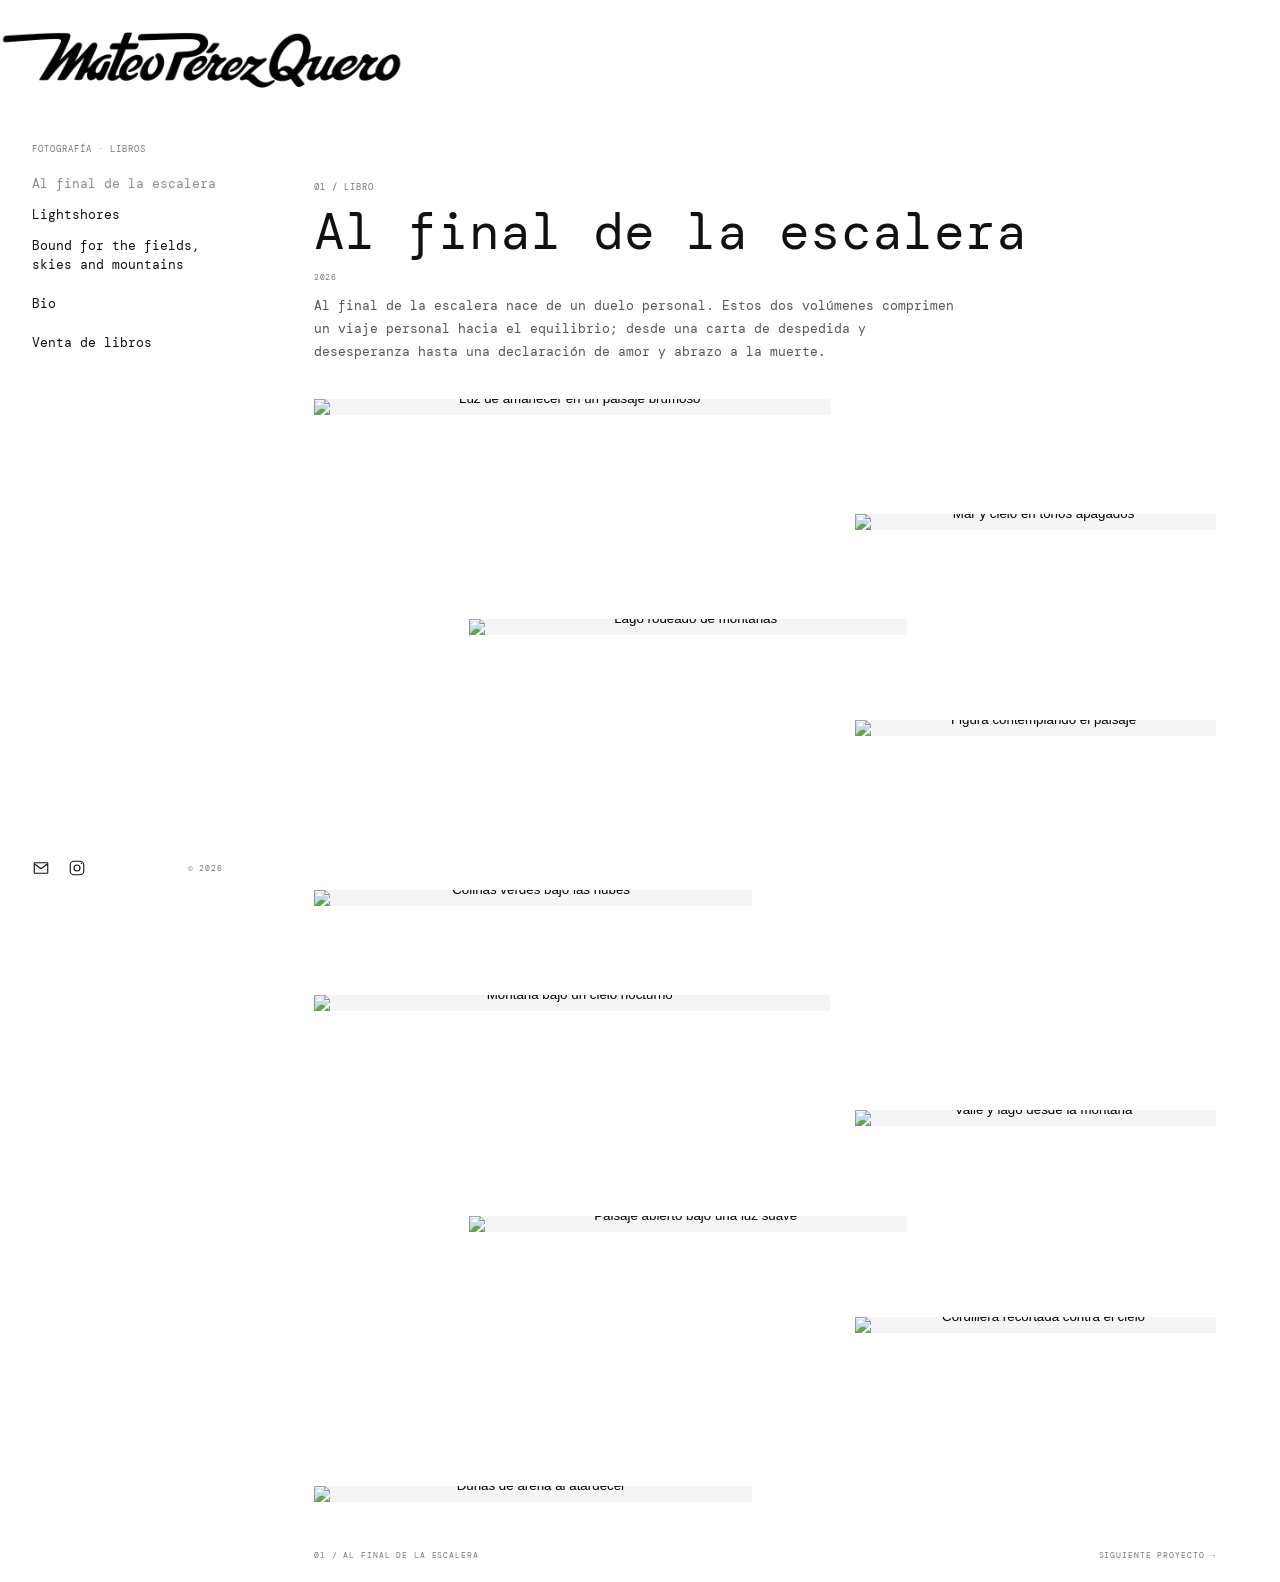
==== index.html @ be3aaae0 "Publico la web de Mateo" ====
<!doctype html><html lang="es"><head><meta charset="utf-8"><meta name="viewport" content="width=device-width, initial-scale=1"><meta name="theme-color" content="#fff"><title>Al final de la escalera — Mateo Pérez Quero</title><link rel="preconnect" href="https://images.unsplash.com"><link rel="preconnect" href="https://fonts.googleapis.com"><link rel="preconnect" href="https://fonts.gstatic.com" crossorigin><link href="https://fonts.googleapis.com/css2?family=DM+Mono:wght@400;500&family=DM+Sans:wght@400;500;600;700&display=swap" rel="stylesheet"><link rel="stylesheet" href="styles.css"></head><body>
<header class="top-brand"><a href="index.html" aria-label="Libro uno"><img src="logo-mateo-perez-quero.png" alt="Mateo Pérez Quero"></a></header>
<aside class="sidebar"><a href="index.html" class="logo-link" aria-label="Libro uno"><img class="logo" src="logo-mateo-perez-quero.png" alt="Mateo Pérez Quero"></a><p class="side-label">Fotografía · Libros</p><nav class="main-nav" aria-label="Secciones"><a class="nav-link active" href="index.html">Al final de la escalera</a><a class="nav-link" href="libro-2.html">Lightshores</a><a class="nav-link" href="zine.html">Bound for the fields, skies and mountains</a><a class="nav-link secondary" href="bio.html">Bio</a><a class="nav-link secondary" href="venta.html">Venta de libros</a></nav><div class="sidebar-bottom"><a href="mailto:correo@ejemplo.com" aria-label="Enviar correo" title="Correo"><svg viewBox="0 0 24 24" aria-hidden="true"><rect x="3" y="5" width="18" height="14" rx="1"/><path d="m4 7 8 6 8-6"/></svg></a><a href="https://instagram.com/" aria-label="Instagram" title="Instagram"><svg viewBox="0 0 24 24" aria-hidden="true"><rect x="3" y="3" width="18" height="18" rx="5"/><circle cx="12" cy="12" r="4"/><circle class="fill" cx="18" cy="6" r="1"/></svg></a><span>© <span id="year"></span></span></div></aside>
<main class="content"><div class="mobile-brand"><img src="logo-mateo-perez-quero.png" alt="Mateo Pérez Quero"><span>Fotografía · Libros</span></div><section class="project-page" data-project="libro-1"><header class="project-head"><p class="kicker">01 / Libro</p><h1>Al final de la escalera</h1><p class="project-note">2026</p><p class="project-description">Al final de la escalera nace de un duelo personal. Estos dos volúmenes comprimen un viaje personal hacia el equilibrio; desde una carta de despedida y desesperanza hasta una declaración de amor y abrazo a la muerte.</p></header><div class="masonry" id="project-gallery"></div></section><footer class="page-footer"><span>01 / Al final de la escalera</span><a href="libro-2.html">Siguiente proyecto →</a></footer></main>
<dialog class="lightbox" aria-label="Fotografía ampliada"><button class="lightbox-close" aria-label="Cerrar imagen">×</button><button class="lightbox-prev" aria-label="Fotografía anterior">←</button><figure><img alt=""><figcaption></figcaption></figure><button class="lightbox-next" aria-label="Fotografía siguiente">→</button><span class="lightbox-count"></span></dialog><script src="script.js"></script></body></html>
---- styles.css ----
:root{--ink:#111;--muted:#777;--line:#e9e9e9;--sans:'DM Mono',monospace;--serif:'Libre Baskerville',Georgia,serif}*{box-sizing:border-box}html{scroll-behavior:smooth}body{margin:0;background:#fff;color:var(--ink);font:12px var(--sans);-webkit-font-smoothing:antialiased}a{color:inherit;text-decoration:none}.sidebar{position:fixed;inset:0 auto 0 0;width:250px;padding:36px 27px 23px 32px;display:flex;flex-direction:column;background:#fff;z-index:5}.logo-link{display:block;width:100%;margin:0 0 27px}.logo{display:block;width:100%;height:auto}.side-label,.kicker,.project-note,.sidebar-bottom,.photo-index,.page-footer,.bio-portrait>span,.product>p,.shop-note{font-size:9px;text-transform:uppercase;letter-spacing:.11em;color:var(--muted)}.side-label{margin:0 0 20px}.main-nav{display:flex;flex-direction:column;gap:13px}.nav-link{display:block;font:400 13px/1.4 var(--sans);transition:opacity .2s;width:max-content}.nav-link:hover,.nav-link.active{opacity:.48}.nav-link.secondary{margin-top:8px;font:400 13px/1.4 var(--sans)}.sidebar-bottom{display:flex;align-items:center;gap:18px;margin-top:auto;font-size:8px}.sidebar-bottom span{margin-left:auto}.sidebar-bottom a{display:flex;width:18px;height:18px;color:#111}.sidebar-bottom svg{width:100%;height:100%;fill:none;stroke:currentColor;stroke-width:1.5;stroke-linecap:round;stroke-linejoin:round}.sidebar-bottom svg .fill{fill:currentColor;stroke:none}.content{margin-left:250px;max-width:1700px;padding:0 clamp(34px,5vw,88px)}.mobile-brand{display:none}.project-page,.shop-page{padding-top:57px}.project-head{margin:0 0 30px}.kicker{margin:0 0 11px}.project-head h1,.home-intro h1,.bio-copy h1{font:400 clamp(32px,4vw,52px)/1.1 var(--sans);letter-spacing:0;margin:0}.project-head h1 em,.home-intro h1 em,.bio-copy h1 em{font-weight:400}.project-note{margin:12px 0 0;font-size:8px;letter-spacing:.08em}.masonry{display:grid;grid-template-columns:repeat(12,minmax(0,1fr));align-items:start;column-gap:clamp(12px,2vw,32px);row-gap:clamp(45px,7vw,100px);padding:5px 0 30px}.photo{position:relative;display:block;padding:0;border:0;background:#f5f5f5;overflow:hidden;cursor:zoom-in;grid-column:span 6;line-height:0}.photo img{display:block;width:100%;height:auto;max-height:82vh;object-fit:cover;transition:transform .8s cubic-bezier(.2,.7,.2,1)}.photo:hover img{transform:scale(1.02)}.photo:nth-child(5n+1){grid-column:1/span 7}.photo:nth-child(5n+2){grid-column:8/span 5;margin-top:clamp(65px,9vw,135px)}.photo:nth-child(5n+3){grid-column:3/span 6}.photo:nth-child(5n+4){grid-column:8/span 5;margin-top:-5px}.photo:nth-child(5n){grid-column:1/span 6;margin-top:clamp(35px,5vw,75px)}.photo-index{position:absolute;bottom:10px;right:11px;color:#fff;font-size:8px;line-height:1;text-shadow:0 1px 5px #000;opacity:0;transition:opacity .2s}.photo:hover .photo-index{opacity:1}.home-content{min-height:100vh;display:flex;flex-direction:column}.home-intro{padding:clamp(100px,18vh,190px) 0 80px}.home-intro h1{font-size:clamp(54px,8vw,104px);line-height:.98}.home-intro>p:last-child{font:12px var(--serif);margin:25px 0 0;color:#555}.project-index{border-top:1px solid var(--line)}.project-index>a{display:grid;grid-template-columns:50px 1fr auto;align-items:center;gap:12px;padding:19px 0;border-bottom:1px solid var(--line)}.project-index>a>span,.project-index>a>i{font:9px var(--sans);font-style:normal;color:var(--muted);letter-spacing:.08em}.project-index>a>strong{font:17px var(--sans);font-weight:400}.project-index>a:hover strong{opacity:.5}.page-footer{display:flex;justify-content:space-between;margin-top:auto;padding:18px 0 22px;font-size:8px}.page-footer a:hover{color:#000}.bio-layout{padding:clamp(55px,10vh,120px) 0 60px;display:grid;grid-template-columns:minmax(250px,.9fr) minmax(300px,1fr);gap:clamp(35px,7vw,110px);align-items:center;min-height:85vh}.bio-portrait{margin:0}.bio-portrait img{width:100%;height:auto;max-height:72vh;object-fit:cover;display:block}.bio-portrait>span{display:block;margin-top:9px;font-size:8px}.bio-copy h1{font-size:clamp(40px,5vw,66px)}.bio-copy>p:not(.kicker){font:13px/1.9 var(--serif);color:#555;margin:25px 0;max-width:480px}.text-link{display:inline-block;font:10px var(--sans);border-bottom:1px solid #aaa;padding-bottom:6px;margin-top:5px}.shop-page .project-head{margin-bottom:45px}.shop-grid{display:grid;grid-template-columns:repeat(3,minmax(0,1fr));gap:clamp(20px,3vw,48px)}.product .photo{width:100%;grid-column:auto;aspect-ratio:4/5}.product .photo img{width:100%;height:100%;object-fit:cover}.product h2{font:17px var(--sans);font-weight:400;margin:17px 0 7px}.product>p{margin:0 0 16px;font-size:8px}.product>a{font:9px var(--sans);border-bottom:1px solid #aaa;padding-bottom:5px}.shop-note{margin-top:50px;font-size:8px}.lightbox{padding:36px 70px;border:0;background:rgba(255,255,255,.98);color:#111;width:100vw;height:100vh;max-width:none;max-height:none;overflow:hidden}.lightbox::backdrop{background:rgba(255,255,255,.98)}.lightbox figure{height:100%;margin:0;display:flex;flex-direction:column;align-items:center;justify-content:center;gap:14px}.lightbox figure img{max-width:100%;max-height:calc(100vh - 110px);object-fit:contain}.lightbox figcaption,.lightbox-count{font:9px var(--sans);letter-spacing:.1em;color:#666;text-transform:uppercase}.lightbox-close,.lightbox-prev,.lightbox-next{position:absolute;border:0;background:none;color:#111;cursor:pointer;font:24px var(--sans);padding:10px}.lightbox-close{top:20px;right:25px;font-size:30px}.lightbox-prev{left:20px;top:48%}.lightbox-next{right:20px;top:48%}.lightbox-count{position:absolute;bottom:22px;left:50%;transform:translateX(-50%)}
@media(max-width:900px){.sidebar{width:205px;padding:30px 22px}.content{margin-left:205px;padding:0 30px}.photo:nth-child(5n+1){grid-column:1/span 7}.photo:nth-child(5n+2){grid-column:8/span 5}.bio-layout{grid-template-columns:1fr 1fr;gap:28px}}
@media(max-width:620px){.sidebar{position:sticky;top:0;inset:auto;width:100%;height:auto;padding:10px 16px 8px;display:block}.sidebar>.logo-link,.sidebar>.side-label,.sidebar>.sidebar-bottom{display:none}.main-nav{flex-direction:row;align-items:center;gap:0;overflow-x:auto;white-space:nowrap;scrollbar-width:none}.main-nav::-webkit-scrollbar{display:none}.nav-link{font:10px var(--sans);padding:8px 12px;border-right:1px solid var(--line)}.nav-link:first-child{padding-left:0}.nav-link.secondary{margin:0 0 0 3px;font:10px var(--sans)}.content{margin:0;padding:0 17px}.mobile-brand{display:flex;align-items:center;justify-content:space-between;padding:14px 0 11px}.mobile-brand img{width:min(53vw,235px);height:auto}.mobile-brand span{font-size:7px;color:var(--muted);text-transform:uppercase;letter-spacing:.07em}.project-page,.shop-page{padding-top:35px}.project-head{margin-bottom:21px}.project-head h1{font-size:34px}.masonry{column-gap:10px;row-gap:34px;padding-bottom:15px}.photo:nth-child(5n+1){grid-column:1/span 8}.photo:nth-child(5n+2){grid-column:6/span 7;margin-top:32px}.photo:nth-child(5n+3){grid-column:2/span 9}.photo:nth-child(5n+4){grid-column:5/span 8;margin-top:0}.photo:nth-child(5n){grid-column:1/span 8;margin-top:25px}.photo img{max-height:none}.home-intro{padding:80px 0 60px}.home-intro h1{font-size:66px}.project-index>a{grid-template-columns:32px 1fr auto;padding:16px 0}.project-index>a>strong{font-size:15px}.project-index>a>i{font-size:7px}.bio-layout{padding:40px 0;display:flex;flex-direction:column;align-items:stretch;gap:32px;min-height:0}.bio-portrait{max-width:420px}.bio-portrait img{max-height:none;max-width:100%}.bio-copy h1{font-size:44px}.bio-copy>p:not(.kicker){font-size:12px}.shop-grid{grid-template-columns:1fr 1fr;gap:30px 14px}.product h2{font-size:15px}.page-footer{margin-top:35px}.lightbox{padding:40px 36px}.lightbox-close{top:8px;right:10px}.lightbox-prev{left:0}.lightbox-next{right:0}}
@media(max-width:390px){.shop-grid{grid-template-columns:1fr}.product .photo{aspect-ratio:5/4}}
.nav-link{max-width:190px;white-space:normal}
.project-description{max-width:650px;margin:13px 0 0;font:13px/1.75 var(--sans);color:#555}
.project-head h1.long-title{font-size:clamp(20px,2.5vw,36px);line-height:1.3;letter-spacing:0}
@media(max-width:620px){.nav-link{max-width:none;white-space:nowrap}.project-description{font-size:12px}.project-head h1.long-title{font-size:clamp(18px,5vw,26px)}}
@media(prefers-reduced-motion:reduce){html{scroll-behavior:auto}*,*::before,*::after{transition:none!important}}

.product-meta{display:flex;align-items:baseline;justify-content:space-between;gap:10px;margin:17px 0 7px}.product-meta h2{margin:0;flex:1;min-width:0}.availability{flex:none;font:9px var(--sans);letter-spacing:.06em;text-transform:uppercase;color:#555}

/* Fixed transparent masthead logo */
.top-brand{height:118px;display:flex;justify-content:flex-start;align-items:center;padding-left:0;overflow:hidden;background:transparent;position:relative;z-index:6}.top-brand a{display:block;width:min(405px,33vw);height:112px}.top-brand img{display:block;width:100%;height:100%;object-fit:contain;object-position:left center}.sidebar{top:118px;height:calc(100vh - 118px);padding-top:25px}.sidebar>.logo-link{display:none}.content{padding-top:6px}.mobile-brand{display:none}
@media(max-width:620px){.top-brand{height:91px;padding-left:0;background:transparent}.top-brand a{width:min(345px,63vw);height:88px}.sidebar{position:sticky;top:0;height:auto;padding:9px 16px 7px}.content{padding-top:0}.mobile-brand{display:none}}

/* Keep the masthead fixed while the page content scrolls; use sans-serif throughout. */
:root{--serif:'DM Sans',Arial,sans-serif}
body{padding-top:118px}
.top-brand{position:fixed;top:0;left:0;right:0}
@media(max-width:620px){body{padding-top:91px}.sidebar{top:91px}}
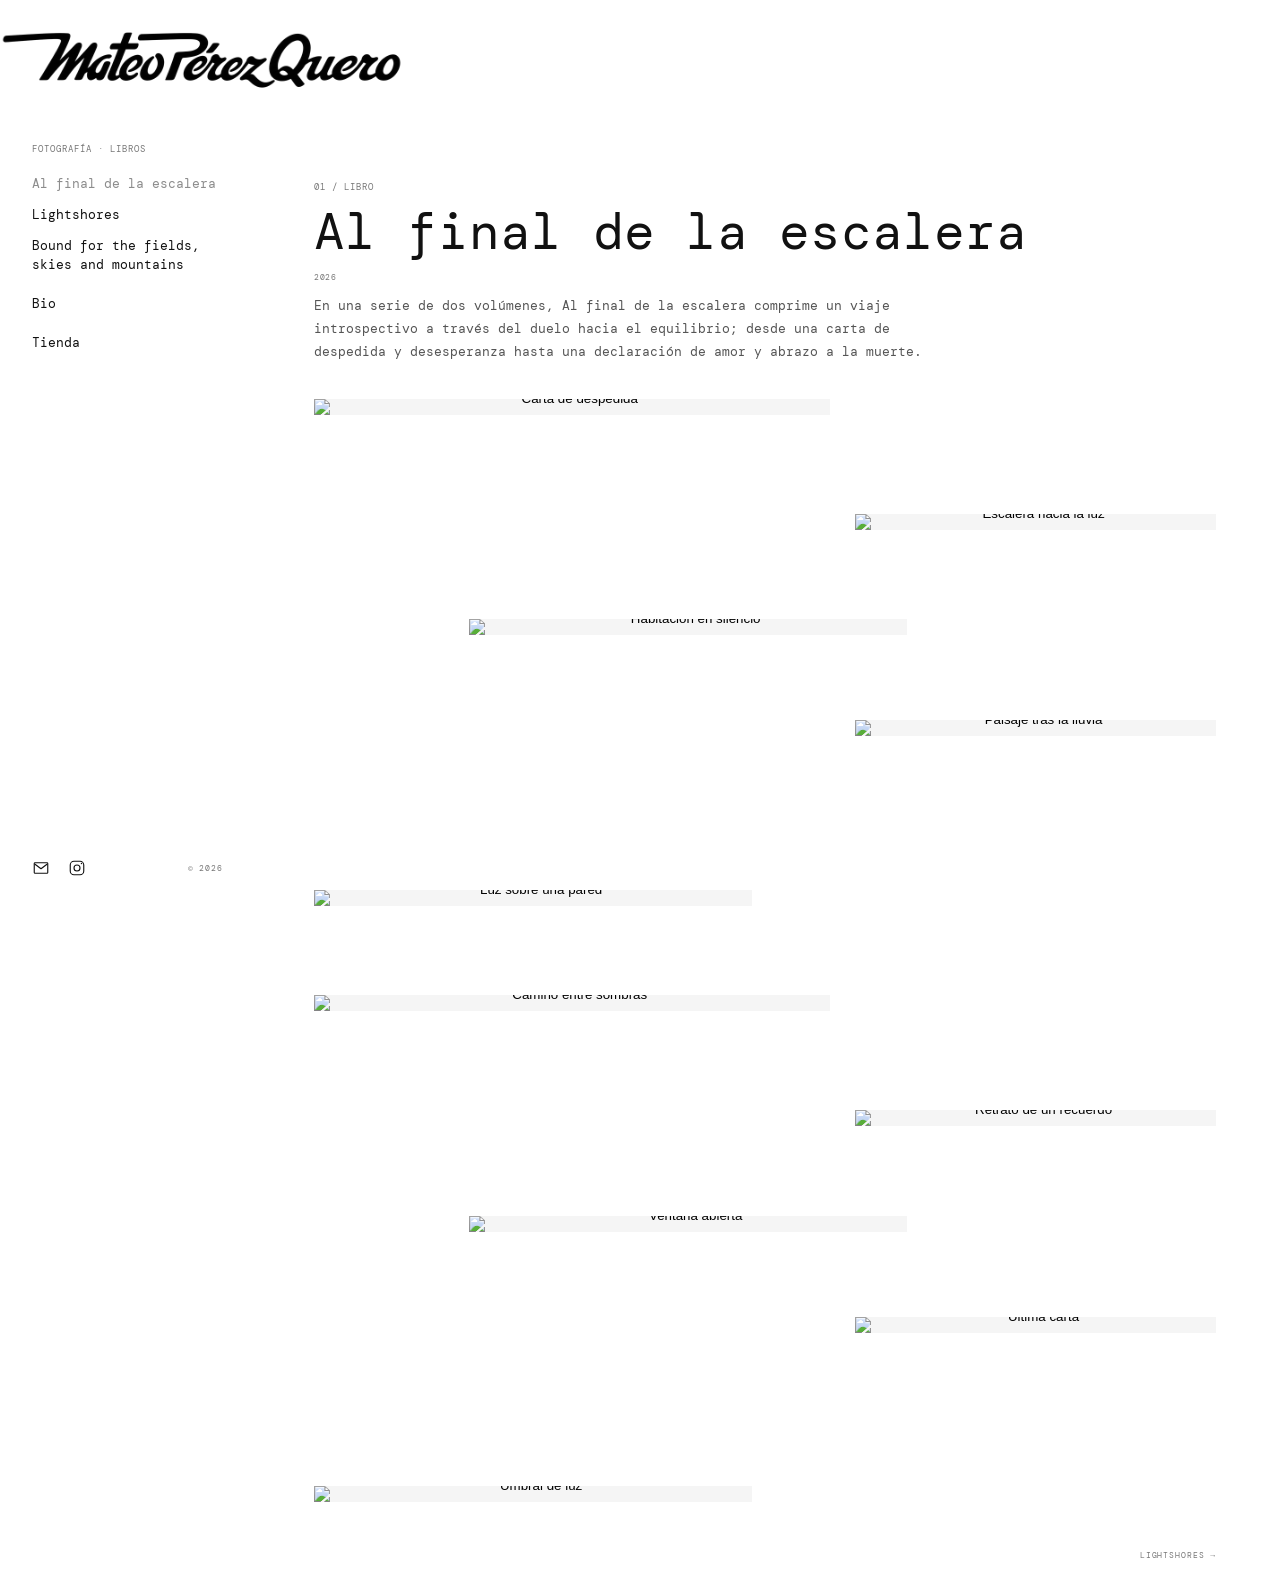
==== commit cd30fc6d: "cambios" ====
--- a/index.html
+++ b/index.html
@@ -1,5 +1,12 @@
-<!doctype html><html lang="es"><head><meta charset="utf-8"><meta name="viewport" content="width=device-width, initial-scale=1"><meta name="theme-color" content="#fff"><title>Al final de la escalera — Mateo Pérez Quero</title><link rel="preconnect" href="https://images.unsplash.com"><link rel="preconnect" href="https://fonts.googleapis.com"><link rel="preconnect" href="https://fonts.gstatic.com" crossorigin><link href="https://fonts.googleapis.com/css2?family=DM+Mono:wght@400;500&family=DM+Sans:wght@400;500;600;700&display=swap" rel="stylesheet"><link rel="stylesheet" href="styles.css"></head><body>
-<header class="top-brand"><a href="index.html" aria-label="Libro uno"><img src="logo-mateo-perez-quero.png" alt="Mateo Pérez Quero"></a></header>
-<aside class="sidebar"><a href="index.html" class="logo-link" aria-label="Libro uno"><img class="logo" src="logo-mateo-perez-quero.png" alt="Mateo Pérez Quero"></a><p class="side-label">Fotografía · Libros</p><nav class="main-nav" aria-label="Secciones"><a class="nav-link active" href="index.html">Al final de la escalera</a><a class="nav-link" href="libro-2.html">Lightshores</a><a class="nav-link" href="zine.html">Bound for the fields, skies and mountains</a><a class="nav-link secondary" href="bio.html">Bio</a><a class="nav-link secondary" href="venta.html">Venta de libros</a></nav><div class="sidebar-bottom"><a href="mailto:correo@ejemplo.com" aria-label="Enviar correo" title="Correo"><svg viewBox="0 0 24 24" aria-hidden="true"><rect x="3" y="5" width="18" height="14" rx="1"/><path d="m4 7 8 6 8-6"/></svg></a><a href="https://instagram.com/" aria-label="Instagram" title="Instagram"><svg viewBox="0 0 24 24" aria-hidden="true"><rect x="3" y="3" width="18" height="18" rx="5"/><circle cx="12" cy="12" r="4"/><circle class="fill" cx="18" cy="6" r="1"/></svg></a><span>© <span id="year"></span></span></div></aside>
-<main class="content"><div class="mobile-brand"><img src="logo-mateo-perez-quero.png" alt="Mateo Pérez Quero"><span>Fotografía · Libros</span></div><section class="project-page" data-project="libro-1"><header class="project-head"><p class="kicker">01 / Libro</p><h1>Al final de la escalera</h1><p class="project-note">2026</p><p class="project-description">Al final de la escalera nace de un duelo personal. Estos dos volúmenes comprimen un viaje personal hacia el equilibrio; desde una carta de despedida y desesperanza hasta una declaración de amor y abrazo a la muerte.</p></header><div class="masonry" id="project-gallery"></div></section><footer class="page-footer"><span>01 / Al final de la escalera</span><a href="libro-2.html">Siguiente proyecto →</a></footer></main>
-<dialog class="lightbox" aria-label="Fotografía ampliada"><button class="lightbox-close" aria-label="Cerrar imagen">×</button><button class="lightbox-prev" aria-label="Fotografía anterior">←</button><figure><img alt=""><figcaption></figcaption></figure><button class="lightbox-next" aria-label="Fotografía siguiente">→</button><span class="lightbox-count"></span></dialog><script src="script.js"></script></body></html>
+<!doctype html>
+<html lang="es">
+<head>
+  <meta charset="utf-8">
+  <meta name="viewport" content="width=device-width, initial-scale=1">
+  <meta http-equiv="refresh" content="0; url=Al%20final%20de%20la%20escalera.html">
+  <title>Al final de la escalera — Mateo Pérez Quero</title>
+</head>
+<body>
+  <p><a href="Al%20final%20de%20la%20escalera.html">Ir a Al final de la escalera</a></p>
+</body>
+</html>
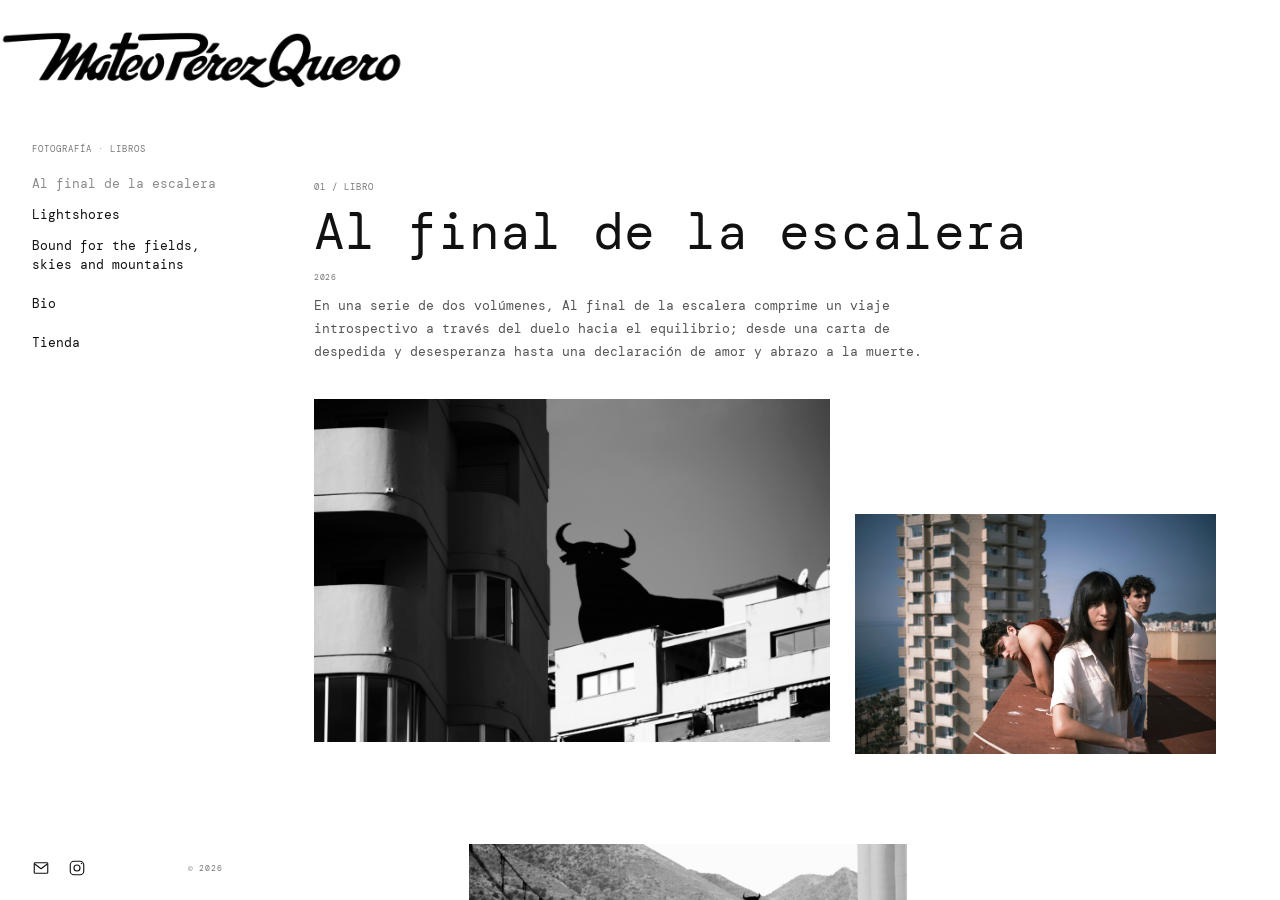
==== commit a1e0db19: "favicon" ====
--- a/index.html
+++ b/index.html
@@ -1,6 +1,6 @@
 <!doctype html>
 <html lang="es">
-<head>
+<head><link rel="icon" type="image/png" href="favicon.png">
   <meta charset="utf-8">
   <meta name="viewport" content="width=device-width, initial-scale=1">
   <meta http-equiv="refresh" content="0; url=Al%20final%20de%20la%20escalera.html">
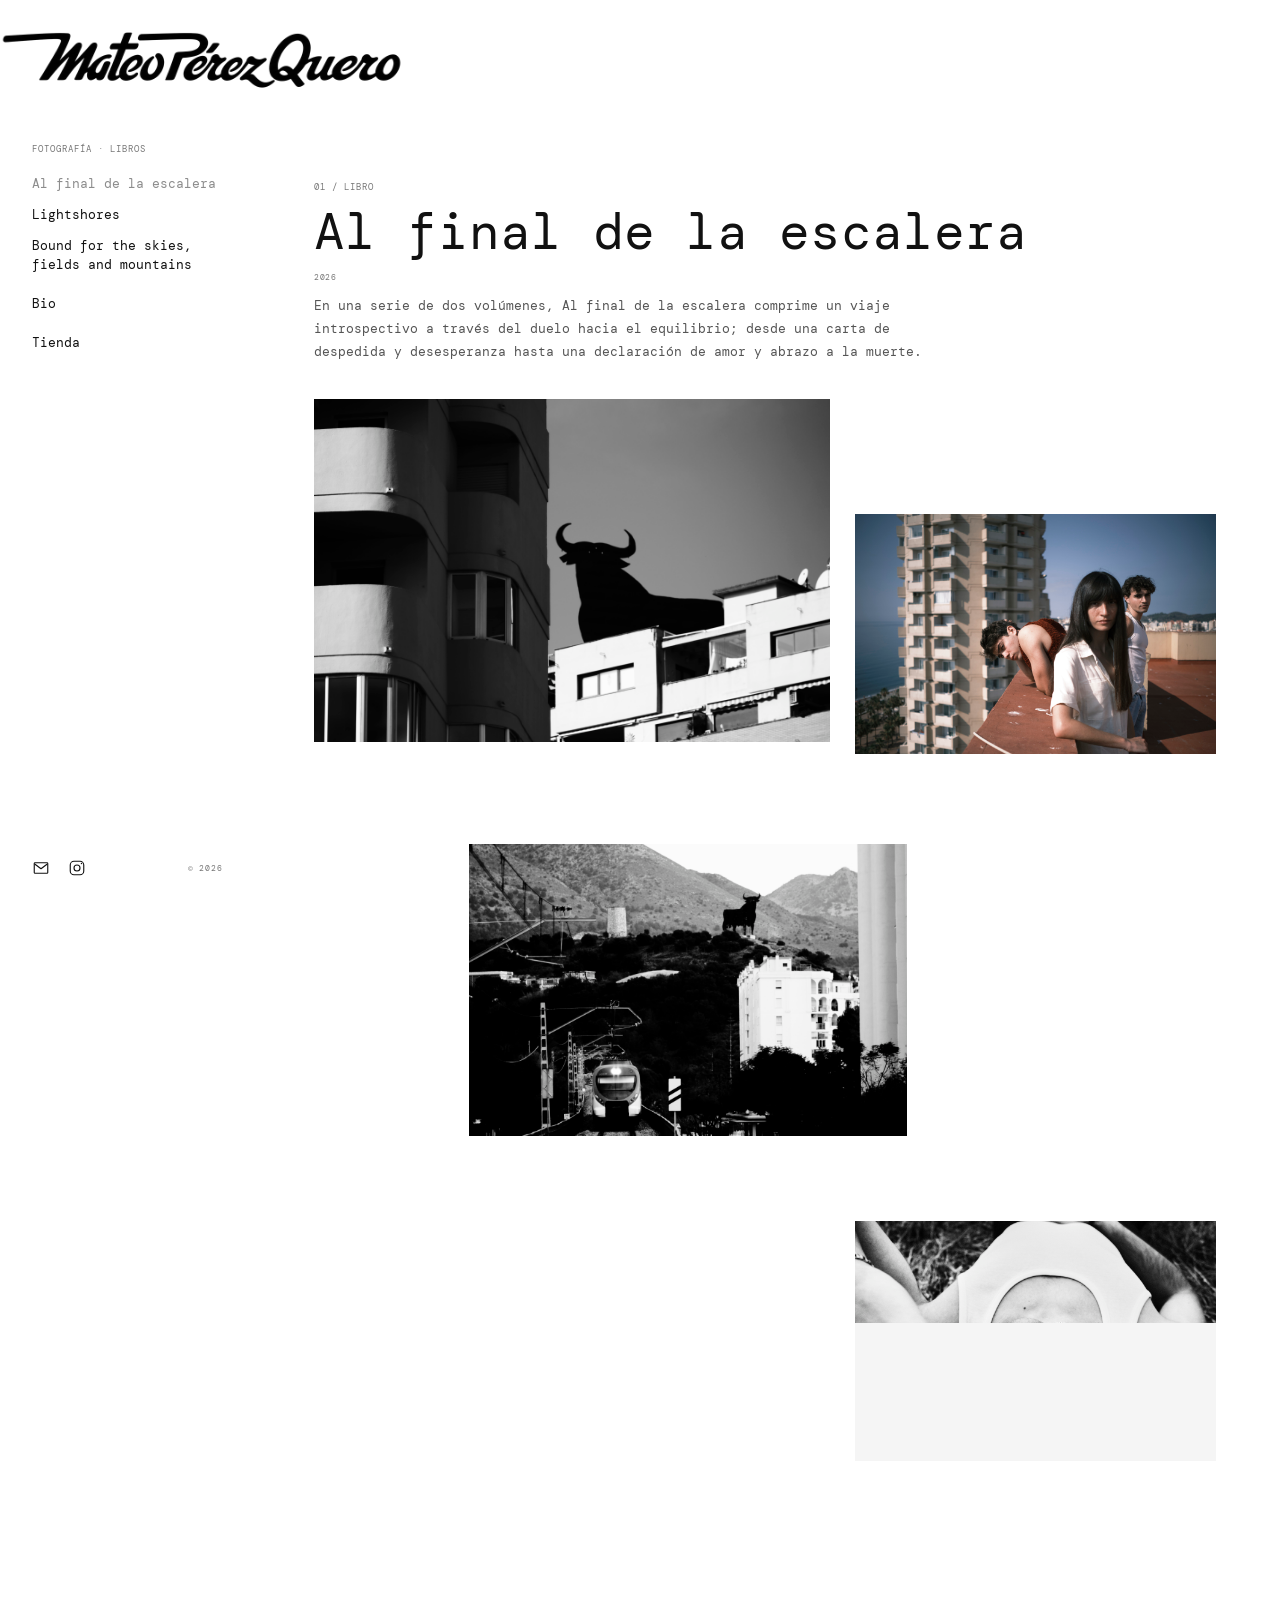
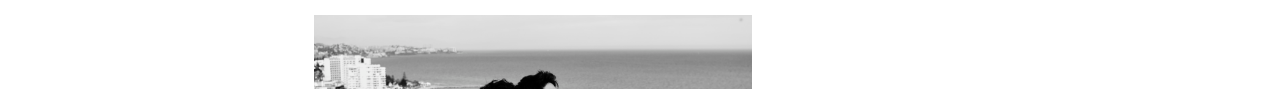
==== commit 46883c30: "cambios" ====
--- a/index.html
+++ b/index.html
@@ -1,6 +1,6 @@
 <!doctype html>
 <html lang="es">
-<head><link rel="icon" type="image/png" href="favicon.png">
+<head>
   <meta charset="utf-8">
   <meta name="viewport" content="width=device-width, initial-scale=1">
   <meta http-equiv="refresh" content="0; url=Al%20final%20de%20la%20escalera.html">
